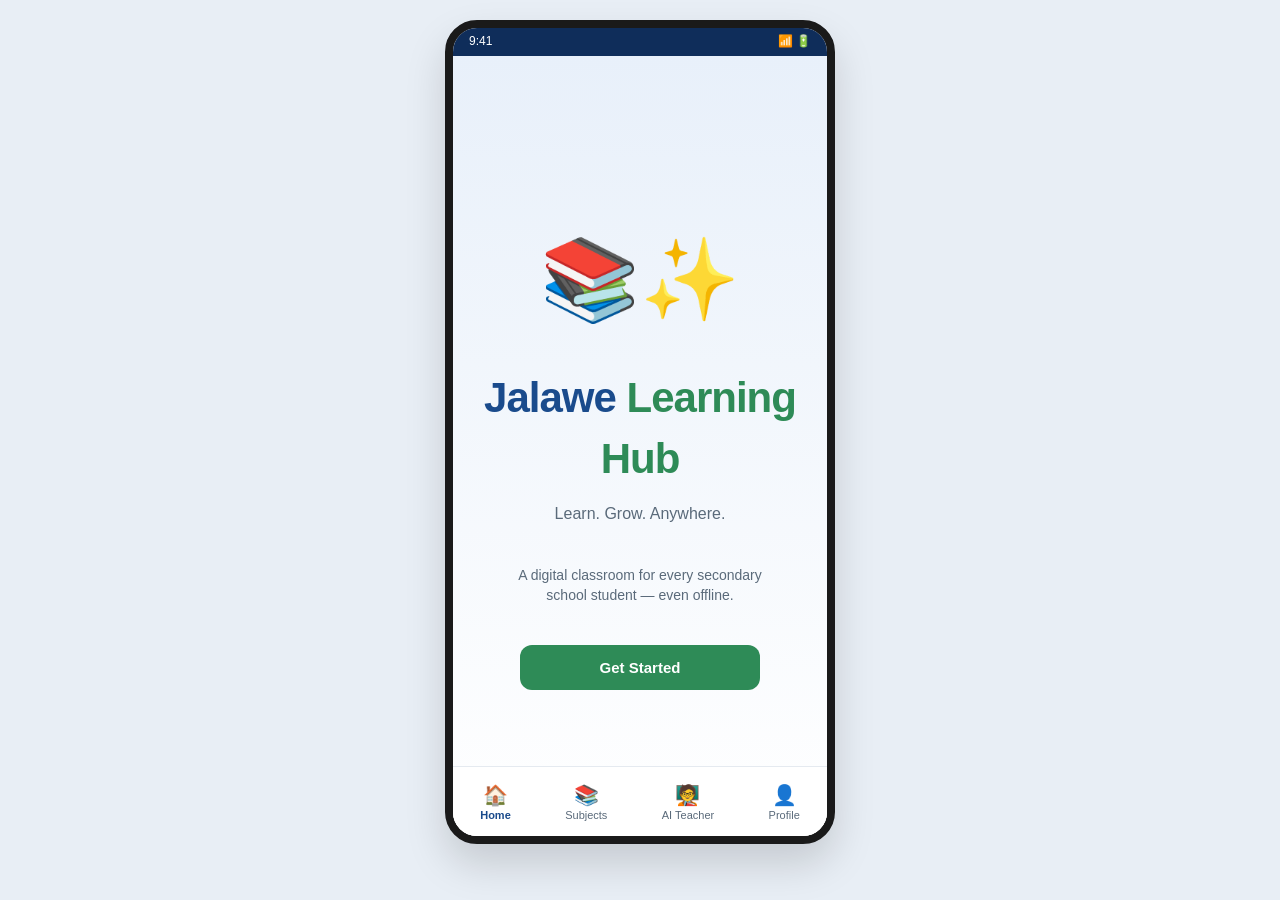
==== index.html @ 9da86f41 "Rename jalawe_learning_hub.html to index.html" ====
<!DOCTYPE html>
<html lang="en">
<head>
  <meta charset="UTF-8">
  <meta name="viewport" content="width=device-width, initial-scale=1.0, maximum-scale=1.0, user-scalable=no">
  <title>Jalawe Learning Hub</title>
  <link rel="stylesheet" href="styles.css">
</head>
<body>

<div class="phone">
  <div class="status-bar">
    <span>9:41</span>
    <span>📶 🔋</span>
  </div>

  <!-- ========== SPLASH ========== -->
  <div id="splash" class="screen active">
    <div class="splash-illustration">📚✨</div>
    <div class="logo">Jalawe <span>Learning Hub</span></div>
    <div class="tagline">Learn. Grow. Anywhere.</div>
    <p style="color:#5a6a7a; font-size:14px; max-width:280px; margin-bottom:40px;">
      A digital classroom for every secondary school student — even offline.
    </p>
    <button class="btn btn-primary" style="max-width:240px;" onclick="showScreen('home')">
      Get Started
    </button>
  </div>

  <!-- ========== HOME ========== -->
  <div id="home" class="screen">
    <div class="header">
      <div class="welcome">
        <div>
          <h1>Welcome back, Student 👋</h1>
          <p>Form 3 • Ready to learn</p>
        </div>
        <div class="avatar" onclick="showScreen('profile')" style="cursor:pointer;">👨‍🎓</div>
      </div>
    </div>

    <div class="card">
      <div class="flex-between">
        <strong>Continue Learning</strong>
        <span style="font-size:13px; color:var(--green);">Biology • 75%</span>
      </div>
      <div class="progress-bar">
        <div class="progress-fill" style="width:75%;"></div>
      </div>
      <button class="btn btn-primary" style="margin-top:14px;" onclick="showScreen('course')">
        Resume Lesson
      </button>
    </div>

    <div class="card" style="display:flex; align-items:center; gap:12px; cursor:pointer;" onclick="showScreen('offline')">
      <span style="font-size:24px;">📥</span>
      <div>
        <strong>Offline Ready</strong>
        <p style="font-size:13px; color:var(--text-light);">12 lessons downloaded</p>
      </div>
    </div>

    <div class="section-title">Recommended Subjects</div>
    <div style="display:flex; gap:10px; padding:0 16px; overflow-x:auto;">
      <div class="card" style="min-width:120px; text-align:center; margin:0; cursor:pointer;" onclick="showScreen('course')">
        <div style="font-size:28px;">🧬</div>
        <p style="font-size:13px; font-weight:600;">Biology</p>
      </div>
      <div class="card" style="min-width:120px; text-align:center; margin:0; cursor:pointer;" onclick="showScreen('course')">
        <div style="font-size:28px;">➗</div>
        <p style="font-size:13px; font-weight:600;">Mathematics</p>
      </div>
      <div class="card" style="min-width:120px; text-align:center; margin:0; cursor:pointer;" onclick="showScreen('course')">
        <div style="font-size:28px;">⚡</div>
        <p style="font-size:13px; font-weight:600;">Physics</p>
      </div>
    </div>

    <div class="section-title">Quick Access</div>
    <div class="quick-grid">
      <div class="quick-card" onclick="showScreen('subjects')">
        <div class="icon">📚</div>
        <p>Subjects</p>
      </div>
      <div class="quick-card" onclick="showScreen('pastpapers')">
        <div class="icon">📄</div>
        <p>Past Papers</p>
      </div>
      <div class="quick-card" onclick="showScreen('ai-teacher')">
        <div class="icon">🧑‍🏫</div>
        <p>AI Teacher</p>
      </div>
      <div class="quick-card" onclick="showScreen('quiz')">
        <div class="icon">❓</div>
        <p>Quizzes</p>
      </div>
    </div>
  </div>

  <!-- ========== SUBJECTS ========== -->
  <div id="subjects" class="screen">
    <div class="header">
      <h1>Subjects</h1>
      <p>Form 1 – Form 4 Library</p>
    </div>
    <div class="search-bar">
      <input type="text" placeholder="Search subjects...">
    </div>
    <div class="subject-grid">
      <div class="subject-card" onclick="showScreen('course')">
        <div class="icon">🌱</div>
        <h3>Agriculture</h3>
        <div class="meta">Form 1-4 • 15 topics</div>
        <div class="progress-bar"><div class="progress-fill" style="width:40%;"></div></div>
        <span class="offline-badge">↓ Offline</span>
      </div>
      <div class="subject-card" onclick="showScreen('course')">
        <div class="icon">🧬</div>
        <h3>Biology</h3>
        <div class="meta">Form 1-4 • 18 topics</div>
        <div class="progress-bar"><div class="progress-fill" style="width:75%;"></div></div>
        <span class="offline-badge">↓ Offline</span>
      </div>
      <div class="subject-card" onclick="showScreen('course')">
        <div class="icon">⚡</div>
        <h3>Physics</h3>
        <div class="meta">Form 1-4 • 14 topics</div>
        <div class="progress-bar"><div class="progress-fill" style="width:30%;"></div></div>
      </div>
      <div class="subject-card" onclick="showScreen('course')">
        <div class="icon">📖</div>
        <h3>English</h3>
        <div class="meta">Form 1-4 • 20 topics</div>
        <div class="progress-bar"><div class="progress-fill" style="width:55%;"></div></div>
      </div>
      <div class="subject-card" onclick="showScreen('course')">
        <div class="icon">🇲🇼</div>
        <h3>Chichewa</h3>
        <div class="meta">Form 1-4 • 12 topics</div>
        <div class="progress-bar"><div class="progress-fill" style="width:20%;"></div></div>
      </div>
      <div class="subject-card" onclick="showScreen('course')">
        <div class="icon">➗</div>
        <h3>Mathematics</h3>
        <div class="meta">Form 1-4 • 22 topics</div>
        <div class="progress-bar"><div class="progress-fill" style="width:60%;"></div></div>
        <span class="offline-badge">↓ Offline</span>
      </div>
      <div class="subject-card" onclick="showScreen('course')">
        <div class="icon">📐</div>
        <h3>Add. Maths</h3>
        <div class="meta">Form 3-4 • 16 topics</div>
        <div class="progress-bar"><div class="progress-fill" style="width:15%;"></div></div>
      </div>
      <div class="subject-card" onclick="showScreen('course')">
        <div class="icon">⚗</div>
        <h3>Chemistry</h3>
        <div class="meta">Form 1-4 • 17 topics</div>
        <div class="progress-bar"><div class="progress-fill" style="width:45%;"></div></div>
      </div>
      <div class="subject-card" onclick="showScreen('course')">
        <div class="icon">💼</div>
        <h3>Business Studies</h3>
        <div class="meta">Form 1-4 • 14 topics</div>
        <div class="progress-bar"><div class="progress-fill" style="width:25%;"></div></div>
      </div>
      <div class="subject-card" onclick="showScreen('course')">
        <div class="icon">✝</div>
        <h3>Bible Knowledge</h3>
        <div class="meta">Form 1-4 • 10 topics</div>
        <div class="progress-bar"><div class="progress-fill" style="width:70%;"></div></div>
      </div>
      <div class="subject-card" onclick="showScreen('course')">
        <div class="icon">🇫🇷</div>
        <h3>French</h3>
        <div class="meta">Form 1-4 • 12 topics</div>
        <div class="progress-bar"><div class="progress-fill" style="width:10%;"></div></div>
      </div>
    </div>
  </div>

  <!-- ========== COURSE / SUBJECT PAGE ========== -->
  <div id="course" class="screen">
    <div class="course-header">
      <div class="flex-between">
        <div>
          <h1>Biology</h1>
          <p>Form 3 • 18 Topics</p>
        </div>
        <div class="progress-circle">75%</div>
      </div>
    </div>

    <div class="section-title">Topics & Lessons</div>
    <div class="topic-list">
      <div class="topic-item" onclick="showScreen('lesson')">
        <span>1. Cell Structure</span>
        <span style="color:var(--green);">✓</span>
      </div>
      <div class="topic-item" onclick="showScreen('lesson')">
        <span>2. Photosynthesis</span>
        <span style="color:var(--green);">✓</span>
      </div>
      <div class="topic-item" onclick="showScreen('lesson')">
        <span>3. Respiration</span>
        <span style="color:var(--text-light);">→</span>
      </div>
      <div class="topic-item" onclick="showScreen('lesson')">
        <span>4. Ecology</span>
        <span style="color:var(--text-light);">→</span>
      </div>
    </div>

    <div style="display:flex; gap:10px; padding:8px 16px;">
      <button class="btn btn-outline" style="flex:1;">📝 Notes</button>
      <button class="btn btn-outline" style="flex:1;">🎥 Videos</button>
      <button class="btn btn-outline" style="flex:1;" onclick="showScreen('pastpapers')">📄 Papers</button>
    </div>

    <div style="padding:16px;">
      <button class="btn btn-secondary" style="margin-bottom:10px;">
        📥 Download for Offline
      </button>
      <button class="btn btn-primary" onclick="showScreen('lesson')">
        Start Learning
      </button>
    </div>
  </div>

  <!-- ========== LESSON ========== -->
  <div id="lesson" class="screen">
    <div class="header">
      <h1>Photosynthesis</h1>
      <p>Biology • Lesson 2 of 18</p>
    </div>

    <div class="card" style="text-align:center; padding:30px;">
      <div style="font-size:48px; margin-bottom:12px;">▶️</div>
      <p style="font-weight:600;">Video Lesson</p>
      <p style="font-size:13px; color:var(--text-light);">8:42 min • Offline available</p>
    </div>

    <div class="card">
      <h3 style="margin-bottom:10px;">Key Notes</h3>
      <p style="font-size:14px; color:var(--text-light);">
        Photosynthesis is the process by which green plants use sunlight, water and carbon dioxide to produce glucose and oxygen.
      </p>
      <p style="font-size:14px; margin-top:10px;">
        <strong>Equation:</strong><br>
        6CO₂ + 6H₂O → C₆H₁₂O₆ + 6O₂
      </p>
    </div>

    <div style="display:flex; gap:10px; padding:16px;">
      <button class="btn btn-outline" style="flex:1;">← Previous</button>
      <button class="btn btn-primary" style="flex:1;">Next →</button>
    </div>
    <div style="padding:0 16px 20px; display:flex; gap:10px;">
      <button class="btn btn-outline" style="flex:1;">🔖 Bookmark</button>
      <button class="btn btn-secondary" style="flex:1;" onclick="showScreen('quiz')">Take Quiz</button>
    </div>
  </div>

  <!-- ========== AI TEACHER ========== -->
  <div id="ai-teacher" class="screen">
    <div class="header" style="border-radius: 0;">
      <h1>AI Classroom Teacher</h1>
      <p>Interactive Blackboard Assistance</p>
    </div>
    <div class="blackboard">
      <h2>Welcome Class! 📝</h2>
      <div class="chalk-text">
        Hello! I am your Jalawe AI Assistant. Ask me any question on Biology, Mathematics, Chemistry, or Agriculture!
      </div>
      <div class="chalk-text" style="color: #aed581;">
        > Ready to solve MSCE practice problems together. <span class="chalk-cursor"></span>
      </div>
    </div>
    <div class="ai-input-area">
      <div class="ai-input">
        <input type="text" placeholder="Type your question here...">
        <button class="ai-btn">➔</button>
      </div>
    </div>
  </div>

  <!-- ========== PAST PAPERS ========== -->
  <div id="pastpapers" class="screen">
    <div class="header">
      <h1>MSCE Past Papers</h1>
      <p>Practice with real exam questions</p>
    </div>
    <div class="card">
      <div class="flex-between">
        <div>
          <h3>Biology Paper 1 (2023)</h3>
          <p style="font-size: 12px; color: var(--text-light);">100 Marks • 2 Hours</p>
        </div>
        <button class="btn btn-outline" style="padding: 6px 12px; font-size: 12px;">Download</button>
      </div>
    </div>
    <div class="card">
      <div class="flex-between">
        <div>
          <h3>Mathematics Paper 2 (2023)</h3>
          <p style="font-size: 12px; color: var(--text-light);">100 Marks • 2.5 Hours</p>
        </div>
        <button class="btn btn-outline" style="padding: 6px 12px; font-size: 12px;">Download</button>
      </div>
    </div>
    <div class="card">
      <div class="flex-between">
        <div>
          <h3>Agriculture Paper 1 (2022)</h3>
          <p style="font-size: 12px; color: var(--text-light);">80 Marks • 2 Hours</p>
        </div>
        <button class="btn btn-outline" style="padding: 6px 12px; font-size: 12px;">Download</button>
      </div>
    </div>
  </div>

  <!-- ========== QUIZ ========== -->
  <div id="quiz" class="screen">
    <div class="header">
      <h1>Biology Quiz</h1>
      <p>Topic: Photosynthesis</p>
    </div>
    <div class="card" style="margin-top: 20px;">
      <p style="font-size: 13px; color: var(--green); font-weight: 700; margin-bottom: 6px;">Question 1 of 5</p>
      <h3 style="margin-bottom: 16px;">What is the main byproduct of photosynthesis released into the air?</h3>
      <div class="quiz-option">A. Carbon Dioxide</div>
      <div class="quiz-option" style="border-color: var(--green); background: #e8f5e9;">B. Oxygen ✓</div>
      <div class="quiz-option">C. Glucose</div>
      <div class="quiz-option">D. Nitrogen</div>
    </div>
    <div style="padding: 16px;">
      <button class="btn btn-primary" onclick="showScreen('lesson')">Submit Answer</button>
    </div>
  </div>

  <!-- ========== PROFILE ========== -->
  <div id="profile" class="screen">
    <div class="profile-header">
      <div class="profile-avatar">👨‍🎓</div>
      <h2>Chifundo Banda</h2>
      <p style="font-size: 13px; opacity: 0.9;">Form 3 Student • St. John's Secondary</p>
    </div>
    <div class="stat-row card">
      <div class="stat">
        <div class="num">12</div>
        <div class="label">Completed</div>
      </div>
      <div class="stat">
        <div class="num">85%</div>
        <div class="label">Avg Score</div>
      </div>
      <div class="stat">
        <div class="num">5d</div>
        <div class="label">Streak</div>
      </div>
    </div>
    <div class="card">
      <h3>Settings</h3>
      <p style="font-size: 14px; color: var(--text-light); margin-top: 8px;">Offline Data Management</p>
      <p style="font-size: 14px; color: var(--text-light); margin-top: 8px;">Language: English / Chichewa</p>
    </div>
  </div>

  <!-- ========== OFFLINE ========== -->
  <div id="offline" class="screen">
    <div class="header">
      <h1>Offline Mode</h1>
      <p>Downloaded Resources</p>
    </div>
    <div class="offline-hero">
      <div class="icon">📴</div>
      <h2>Offline Mode Active</h2>
      <p style="color: var(--text-light); margin-top: 8px; font-size: 14px;">
        You can access all your downloaded subjects, notes, and saved practice papers without using data.
      </p>
    </div>
    <div class="card">
      <strong>Available Offline:</strong>
      <ul style="margin-left: 20px; margin-top: 10px; color: var(--text-light); font-size: 14px;">
        <li>Biology Form 3 (Complete)</li>
        <li>Mathematics Form 3 (Partial)</li>
        <li>Agriculture Past Papers (2022-2023)</li>
      </ul>
    </div>
  </div>

  <!-- ========== BOTTOM NAVIGATION ========== -->
  <div class="bottom-nav">
    <button class="nav-item active" onclick="showScreen('home')">
      <span>🏠</span>
      Home
    </button>
    <button class="nav-item" onclick="showScreen('subjects')">
      <span>📚</span>
      Subjects
    </button>
    <button class="nav-item" onclick="showScreen('ai-teacher')">
      <span>🧑‍🏫</span>
      AI Teacher
    </button>
    <button class="nav-item" onclick="showScreen('profile')">
      <span>👤</span>
      Profile
    </button>
  </div>

</div>

<script>
  function showScreen(screenId) {
    // Hide all screens
    const screens = document.querySelectorAll('.screen');
    screens.forEach(screen => screen.classList.remove('active'));

    // Show target screen
    const targetScreen = document.getElementById(screenId);
    if (targetScreen) {
      targetScreen.classList.add('active');
    }

    // Update bottom navigation active state
    const navItems = document.querySelectorAll('.nav-item');
    navItems.forEach(item => {
      if (item.getAttribute('onclick')?.includes(`'${screenId}'`)) {
        item.classList.add('active');
      } else {
        item.classList.remove('active');
      }
    });
  }
</script>

</body>
</html>
---- styles.css ----
:root {
      --blue: #1a4b8c;
      --blue-dark: #0f2d5a;
      --green: #2e8b57;
      --green-light: #3cb371;
      --white: #ffffff;
      --off-white: #f7f9fc;
      --chalkboard: #2c3e2d;
      --chalk: #f0f0e8;
      --text: #1a1a1a;
      --text-light: #5a6a7a;
      --card-radius: 16px;
      --shadow: 0 4px 12px rgba(0,0,0,0.08);
    }

    * {
      margin: 0;
      padding: 0;
      box-sizing: border-box;
      -webkit-tap-highlight-color: transparent;
    }

    body {
      font-family: -apple-system, BlinkMacSystemFont, "Segoe UI", Roboto, "Helvetica Neue", Arial, sans-serif;
      background: #e8eef5;
      color: var(--text);
      line-height: 1.45;
      overflow-x: hidden;
    }

    .phone {
      max-width: 390px;
      margin: 20px auto;
      background: var(--white);
      border-radius: 32px;
      box-shadow: 0 20px 40px rgba(0,0,0,0.15);
      overflow: hidden;
      position: relative;
      min-height: 780px;
      border: 8px solid #1a1a1a;
    }

    /* Status bar simulation */
    .status-bar {
      height: 28px;
      background: var(--blue-dark);
      display: flex;
      justify-content: space-between;
      align-items: center;
      padding: 0 16px;
      font-size: 12px;
      color: white;
      font-weight: 500;
    }

    /* Screens */
    .screen {
      display: none;
      min-height: 720px;
      padding-bottom: 80px;
      background: var(--off-white);
      animation: fadeIn 0.25s ease;
    }
    .screen.active {
      display: block;
    }

    @keyframes fadeIn {
      from { opacity: 0; transform: translateY(8px); }
      to { opacity: 1; transform: translateY(0); }
    }

    /* Header */
    .header {
      background: var(--blue);
      color: white;
      padding: 16px 20px 20px;
      border-radius: 0 0 24px 24px;
    }
    .header h1 {
      font-size: 22px;
      font-weight: 700;
    }
    .header p {
      font-size: 14px;
      opacity: 0.9;
      margin-top: 4px;
    }

    /* Cards */
    .card {
      background: var(--white);
      border-radius: var(--card-radius);
      padding: 16px;
      margin: 12px 16px;
      box-shadow: var(--shadow);
    }

    .btn {
      display: inline-flex;
      align-items: center;
      justify-content: center;
      gap: 8px;
      padding: 14px 20px;
      border-radius: 12px;
      font-size: 15px;
      font-weight: 600;
      border: none;
      cursor: pointer;
      transition: all 0.2s;
    }
    .btn:active {
      transform: scale(0.98);
    }
    .btn-primary {
      background: var(--green);
      color: white;
      width: 100%;
    }
    .btn-primary:hover {
      background: var(--green-light);
    }
    .btn-secondary {
      background: var(--blue);
      color: white;
      width: 100%;
    }
    .btn-outline {
      background: transparent;
      border: 2px solid var(--blue);
      color: var(--blue);
    }

    /* Progress */
    .progress-bar {
      height: 8px;
      background: #e0e7ef;
      border-radius: 4px;
      overflow: hidden;
      margin-top: 8px;
    }
    .progress-fill {
      height: 100%;
      background: var(--green);
      border-radius: 4px;
    }

    /* Bottom Navigation */
    .bottom-nav {
      position: absolute;
      bottom: 0;
      left: 0;
      right: 0;
      height: 70px;
      background: white;
      display: flex;
      justify-content: space-around;
      align-items: center;
      border-top: 1px solid #e5eaf0;
      z-index: 100;
    }
    .nav-item {
      display: flex;
      flex-direction: column;
      align-items: center;
      font-size: 11px;
      color: var(--text-light);
      cursor: pointer;
      padding: 8px;
      border: none;
      background: none;
    }
    .nav-item.active {
      color: var(--blue);
      font-weight: 600;
    }
    .nav-item span {
      font-size: 20px;
      margin-bottom: 2px;
    }

    /* Splash */
    #splash {
      background: linear-gradient(180deg, #e8f0fa 0%, #ffffff 100%);
      text-align: center;
      padding: 60px 24px 40px;
      display: flex;
      flex-direction: column;
      align-items: center;
      justify-content: center;
      min-height: 780px;
    }
    .logo {
      font-size: 42px;
      font-weight: 800;
      color: var(--blue);
      letter-spacing: -1px;
    }
    .logo span {
      color: var(--green);
    }
    .tagline {
      font-size: 16px;
      color: var(--text-light);
      margin: 12px 0 40px;
    }
    .splash-illustration {
      font-size: 80px;
      margin-bottom: 30px;
    }

    /* Home */
    .welcome {
      display: flex;
      justify-content: space-between;
      align-items: center;
    }
    .avatar {
      width: 48px;
      height: 48px;
      border-radius: 50%;
      background: #d0e0f5;
      display: flex;
      align-items: center;
      justify-content: center;
      font-size: 22px;
    }
    .form-badge {
      background: rgba(255,255,255,0.2);
      padding: 4px 12px;
      border-radius: 20px;
      font-size: 13px;
    }
    .quick-grid {
      display: grid;
      grid-template-columns: 1fr 1fr;
      gap: 12px;
      padding: 0 16px;
      margin-top: 8px;
    }
    .quick-card {
      background: white;
      border-radius: 14px;
      padding: 18px 12px;
      text-align: center;
      box-shadow: var(--shadow);
      cursor: pointer;
    }
    .quick-card .icon {
      font-size: 28px;
      margin-bottom: 6px;
    }
    .quick-card p {
      font-size: 13px;
      font-weight: 600;
      color: var(--text);
    }

    /* Subjects */
    .search-bar {
      margin: 16px;
      position: relative;
    }
    .search-bar input {
      width: 100%;
      padding: 14px 16px 14px 44px;
      border: none;
      border-radius: 12px;
      background: white;
      font-size: 15px;
      box-shadow: var(--shadow);
    }
    .search-bar::before {
      content: "🔍";
      position: absolute;
      left: 14px;
      top: 14px;
      font-size: 16px;
    }
    .subject-grid {
      display: grid;
      grid-template-columns: 1fr 1fr;
      gap: 12px;
      padding: 0 16px 20px;
    }
    .subject-card {
      background: white;
      border-radius: 14px;
      padding: 16px 12px;
      box-shadow: var(--shadow);
      cursor: pointer;
    }
    .subject-card .icon {
      font-size: 28px;
      margin-bottom: 8px;
    }
    .subject-card h3 {
      font-size: 15px;
      margin-bottom: 4px;
    }
    .subject-card .meta {
      font-size: 12px;
      color: var(--text-light);
    }
    .offline-badge {
      display: inline-block;
      background: #e8f5e9;
      color: var(--green);
      font-size: 11px;
      padding: 2px 8px;
      border-radius: 10px;
      margin-top: 6px;
    }

    /* Course Detail */
    .course-header {
      background: var(--blue);
      color: white;
      padding: 20px;
      border-radius: 0 0 24px 24px;
    }
    .progress-circle {
      width: 70px;
      height: 70px;
      border-radius: 50%;
      background: conic-gradient(var(--green) 75%, rgba(255,255,255,0.3) 0);
      display: flex;
      align-items: center;
      justify-content: center;
      font-weight: 700;
      font-size: 18px;
    }
    .topic-list {
      padding: 8px 16px;
    }
    .topic-item {
      background: white;
      border-radius: 12px;
      padding: 14px 16px;
      margin-bottom: 8px;
      display: flex;
      justify-content: space-between;
      align-items: center;
      box-shadow: var(--shadow);
      cursor: pointer;
    }

    /* AI Teacher - Blackboard */
    #ai-teacher {
      background: #1a2a1a;
      padding: 0;
    }
    .blackboard {
      margin: 16px;
      background: #2c3e2d;
      border: 12px solid #5d4037;
      border-radius: 8px;
      min-height: 420px;
      padding: 20px;
      color: var(--chalk);
      font-family: "Chalkboard SE", "Comic Sans MS", cursive, sans-serif;
      position: relative;
      box-shadow: inset 0 0 30px rgba(0,0,0,0.4);
    }
    .blackboard h2 {
      font-size: 20px;
      margin-bottom: 16px;
      text-align: center;
      letter-spacing: 1px;
    }
    .chalk-text {
      font-size: 15px;
      line-height: 1.6;
      margin-bottom: 12px;
    }
    .chalk-cursor {
      display: inline-block;
      width: 2px;
      height: 18px;
      background: var(--chalk);
      animation: blink 1s infinite;
      vertical-align: middle;
    }
    @keyframes blink {
      0%, 100% { opacity: 1; }
      50% { opacity: 0; }
    }
    .ai-input-area {
      padding: 12px 16px 20px;
      background: #1a2a1a;
    }
    .ai-input {
      display: flex;
      gap: 8px;
      background: #2c3e2d;
      border-radius: 12px;
      padding: 8px;
      border: 1px solid #4a5c4a;
    }
    .ai-input input {
      flex: 1;
      background: transparent;
      border: none;
      color: var(--chalk);
      font-size: 15px;
      padding: 10px;
      outline: none;
    }
    .ai-input input::placeholder {
      color: #8a9a8a;
    }
    .ai-btn {
      background: #4a5c4a;
      border: none;
      border-radius: 8px;
      width: 42px;
      height: 42px;
      color: white;
      font-size: 18px;
      cursor: pointer;
    }

    /* Profile */
    .profile-header {
      text-align: center;
      padding: 24px 16px;
      background: var(--blue);
      color: white;
      border-radius: 0 0 24px 24px;
    }
    .profile-avatar {
      width: 80px;
      height: 80px;
      border-radius: 50%;
      background: #d0e0f5;
      margin: 0 auto 12px;
      display: flex;
      align-items: center;
      justify-content: center;
      font-size: 36px;
      border: 3px solid white;
    }
    .stat-row {
      display: flex;
      justify-content: space-around;
      padding: 16px;
    }
    .stat {
      text-align: center;
    }
    .stat .num {
      font-size: 22px;
      font-weight: 700;
      color: var(--blue);
    }
    .stat .label {
      font-size: 12px;
      color: var(--text-light);
    }

    /* Offline Screen */
    .offline-hero {
      text-align: center;
      padding: 40px 24px 20px;
    }
    .offline-hero .icon {
      font-size: 64px;
      margin-bottom: 16px;
    }

    /* Quiz Option Styling */
    .quiz-option {
      background: var(--white);
      border: 2px solid #e0e7ef;
      border-radius: 12px;
      padding: 14px;
      margin-bottom: 10px;
      cursor: pointer;
      font-weight: 500;
      transition: all 0.2s;
    }
    .quiz-option:hover {
      border-color: var(--blue);
    }

    /* Utility */
    .section-title {
      font-size: 16px;
      font-weight: 700;
      margin: 20px 16px 8px;
      color: var(--text);
    }
    .flex-between {
      display: flex;
      justify-content: space-between;
      align-items: center;
    }
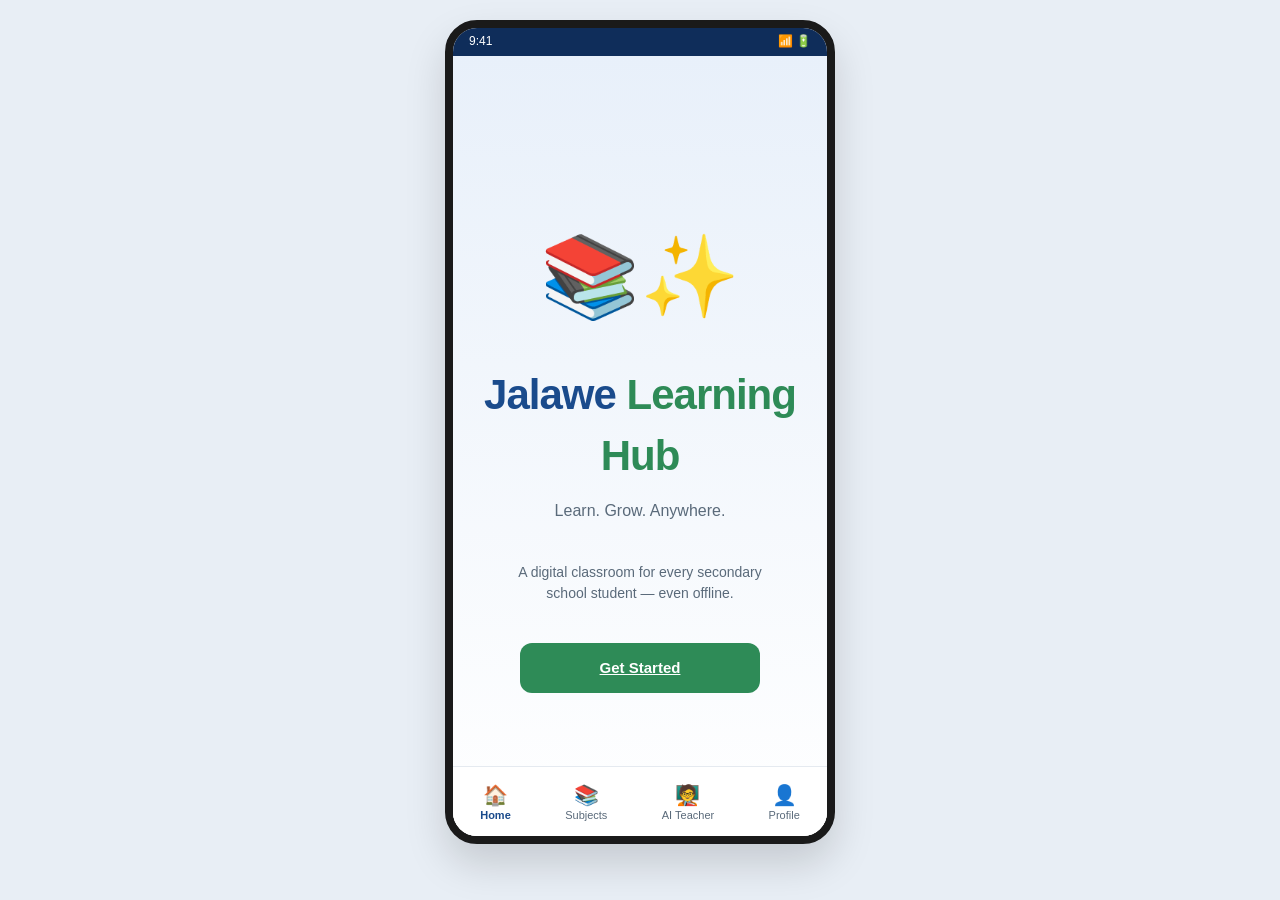
==== commit 1d6b4dfc: "Change button to link for navigation to home page" ====
--- a/index.html
+++ b/index.html
@@ -22,9 +22,9 @@
     <p style="color:#5a6a7a; font-size:14px; max-width:280px; margin-bottom:40px;">
       A digital classroom for every secondary school student — even offline.
     </p>
-    <button class="btn btn-primary" style="max-width:240px;" onclick="showScreen('home')">
+    <a class="btn btn-primary" style="max-width:240px;" href="home.html">
       Get Started
-    </button>
+    </a>
   </div>
 
   <!-- ========== HOME ========== -->
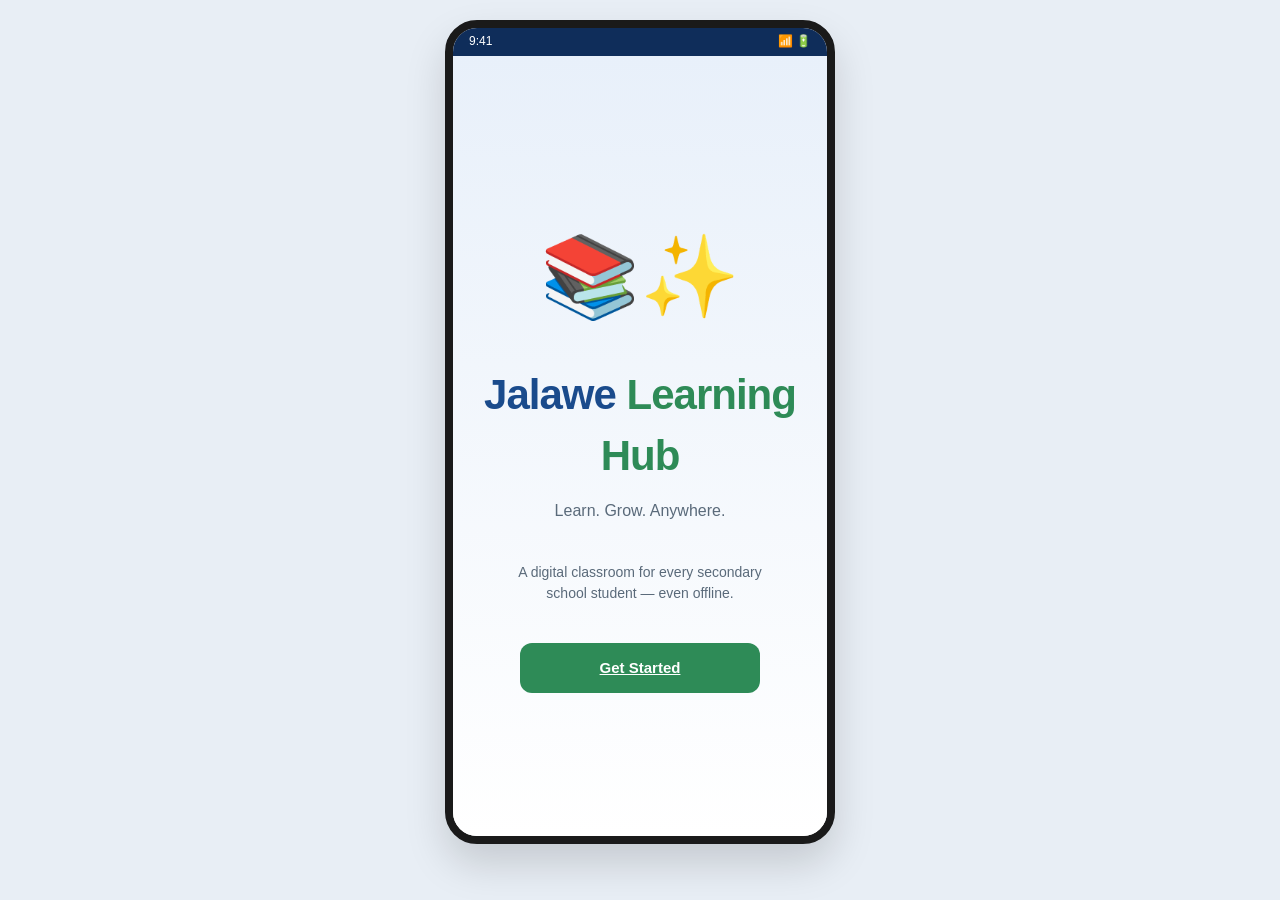
==== commit a29f464b: "Remove home screen and associated content Removed the home screen and its associated elements from t" ====
--- a/index.html
+++ b/index.html
@@ -26,413 +26,7 @@
       Get Started
     </a>
   </div>
-
-  <!-- ========== HOME ========== -->
-  <div id="home" class="screen">
-    <div class="header">
-      <div class="welcome">
-        <div>
-          <h1>Welcome back, Student 👋</h1>
-          <p>Form 3 • Ready to learn</p>
-        </div>
-        <div class="avatar" onclick="showScreen('profile')" style="cursor:pointer;">👨‍🎓</div>
-      </div>
-    </div>
-
-    <div class="card">
-      <div class="flex-between">
-        <strong>Continue Learning</strong>
-        <span style="font-size:13px; color:var(--green);">Biology • 75%</span>
-      </div>
-      <div class="progress-bar">
-        <div class="progress-fill" style="width:75%;"></div>
-      </div>
-      <button class="btn btn-primary" style="margin-top:14px;" onclick="showScreen('course')">
-        Resume Lesson
-      </button>
-    </div>
-
-    <div class="card" style="display:flex; align-items:center; gap:12px; cursor:pointer;" onclick="showScreen('offline')">
-      <span style="font-size:24px;">📥</span>
-      <div>
-        <strong>Offline Ready</strong>
-        <p style="font-size:13px; color:var(--text-light);">12 lessons downloaded</p>
-      </div>
-    </div>
-
-    <div class="section-title">Recommended Subjects</div>
-    <div style="display:flex; gap:10px; padding:0 16px; overflow-x:auto;">
-      <div class="card" style="min-width:120px; text-align:center; margin:0; cursor:pointer;" onclick="showScreen('course')">
-        <div style="font-size:28px;">🧬</div>
-        <p style="font-size:13px; font-weight:600;">Biology</p>
-      </div>
-      <div class="card" style="min-width:120px; text-align:center; margin:0; cursor:pointer;" onclick="showScreen('course')">
-        <div style="font-size:28px;">➗</div>
-        <p style="font-size:13px; font-weight:600;">Mathematics</p>
-      </div>
-      <div class="card" style="min-width:120px; text-align:center; margin:0; cursor:pointer;" onclick="showScreen('course')">
-        <div style="font-size:28px;">⚡</div>
-        <p style="font-size:13px; font-weight:600;">Physics</p>
-      </div>
-    </div>
-
-    <div class="section-title">Quick Access</div>
-    <div class="quick-grid">
-      <div class="quick-card" onclick="showScreen('subjects')">
-        <div class="icon">📚</div>
-        <p>Subjects</p>
-      </div>
-      <div class="quick-card" onclick="showScreen('pastpapers')">
-        <div class="icon">📄</div>
-        <p>Past Papers</p>
-      </div>
-      <div class="quick-card" onclick="showScreen('ai-teacher')">
-        <div class="icon">🧑‍🏫</div>
-        <p>AI Teacher</p>
-      </div>
-      <div class="quick-card" onclick="showScreen('quiz')">
-        <div class="icon">❓</div>
-        <p>Quizzes</p>
-      </div>
-    </div>
-  </div>
-
-  <!-- ========== SUBJECTS ========== -->
-  <div id="subjects" class="screen">
-    <div class="header">
-      <h1>Subjects</h1>
-      <p>Form 1 – Form 4 Library</p>
-    </div>
-    <div class="search-bar">
-      <input type="text" placeholder="Search subjects...">
-    </div>
-    <div class="subject-grid">
-      <div class="subject-card" onclick="showScreen('course')">
-        <div class="icon">🌱</div>
-        <h3>Agriculture</h3>
-        <div class="meta">Form 1-4 • 15 topics</div>
-        <div class="progress-bar"><div class="progress-fill" style="width:40%;"></div></div>
-        <span class="offline-badge">↓ Offline</span>
-      </div>
-      <div class="subject-card" onclick="showScreen('course')">
-        <div class="icon">🧬</div>
-        <h3>Biology</h3>
-        <div class="meta">Form 1-4 • 18 topics</div>
-        <div class="progress-bar"><div class="progress-fill" style="width:75%;"></div></div>
-        <span class="offline-badge">↓ Offline</span>
-      </div>
-      <div class="subject-card" onclick="showScreen('course')">
-        <div class="icon">⚡</div>
-        <h3>Physics</h3>
-        <div class="meta">Form 1-4 • 14 topics</div>
-        <div class="progress-bar"><div class="progress-fill" style="width:30%;"></div></div>
-      </div>
-      <div class="subject-card" onclick="showScreen('course')">
-        <div class="icon">📖</div>
-        <h3>English</h3>
-        <div class="meta">Form 1-4 • 20 topics</div>
-        <div class="progress-bar"><div class="progress-fill" style="width:55%;"></div></div>
-      </div>
-      <div class="subject-card" onclick="showScreen('course')">
-        <div class="icon">🇲🇼</div>
-        <h3>Chichewa</h3>
-        <div class="meta">Form 1-4 • 12 topics</div>
-        <div class="progress-bar"><div class="progress-fill" style="width:20%;"></div></div>
-      </div>
-      <div class="subject-card" onclick="showScreen('course')">
-        <div class="icon">➗</div>
-        <h3>Mathematics</h3>
-        <div class="meta">Form 1-4 • 22 topics</div>
-        <div class="progress-bar"><div class="progress-fill" style="width:60%;"></div></div>
-        <span class="offline-badge">↓ Offline</span>
-      </div>
-      <div class="subject-card" onclick="showScreen('course')">
-        <div class="icon">📐</div>
-        <h3>Add. Maths</h3>
-        <div class="meta">Form 3-4 • 16 topics</div>
-        <div class="progress-bar"><div class="progress-fill" style="width:15%;"></div></div>
-      </div>
-      <div class="subject-card" onclick="showScreen('course')">
-        <div class="icon">⚗</div>
-        <h3>Chemistry</h3>
-        <div class="meta">Form 1-4 • 17 topics</div>
-        <div class="progress-bar"><div class="progress-fill" style="width:45%;"></div></div>
-      </div>
-      <div class="subject-card" onclick="showScreen('course')">
-        <div class="icon">💼</div>
-        <h3>Business Studies</h3>
-        <div class="meta">Form 1-4 • 14 topics</div>
-        <div class="progress-bar"><div class="progress-fill" style="width:25%;"></div></div>
-      </div>
-      <div class="subject-card" onclick="showScreen('course')">
-        <div class="icon">✝</div>
-        <h3>Bible Knowledge</h3>
-        <div class="meta">Form 1-4 • 10 topics</div>
-        <div class="progress-bar"><div class="progress-fill" style="width:70%;"></div></div>
-      </div>
-      <div class="subject-card" onclick="showScreen('course')">
-        <div class="icon">🇫🇷</div>
-        <h3>French</h3>
-        <div class="meta">Form 1-4 • 12 topics</div>
-        <div class="progress-bar"><div class="progress-fill" style="width:10%;"></div></div>
-      </div>
-    </div>
-  </div>
-
-  <!-- ========== COURSE / SUBJECT PAGE ========== -->
-  <div id="course" class="screen">
-    <div class="course-header">
-      <div class="flex-between">
-        <div>
-          <h1>Biology</h1>
-          <p>Form 3 • 18 Topics</p>
-        </div>
-        <div class="progress-circle">75%</div>
-      </div>
-    </div>
-
-    <div class="section-title">Topics & Lessons</div>
-    <div class="topic-list">
-      <div class="topic-item" onclick="showScreen('lesson')">
-        <span>1. Cell Structure</span>
-        <span style="color:var(--green);">✓</span>
-      </div>
-      <div class="topic-item" onclick="showScreen('lesson')">
-        <span>2. Photosynthesis</span>
-        <span style="color:var(--green);">✓</span>
-      </div>
-      <div class="topic-item" onclick="showScreen('lesson')">
-        <span>3. Respiration</span>
-        <span style="color:var(--text-light);">→</span>
-      </div>
-      <div class="topic-item" onclick="showScreen('lesson')">
-        <span>4. Ecology</span>
-        <span style="color:var(--text-light);">→</span>
-      </div>
-    </div>
-
-    <div style="display:flex; gap:10px; padding:8px 16px;">
-      <button class="btn btn-outline" style="flex:1;">📝 Notes</button>
-      <button class="btn btn-outline" style="flex:1;">🎥 Videos</button>
-      <button class="btn btn-outline" style="flex:1;" onclick="showScreen('pastpapers')">📄 Papers</button>
-    </div>
-
-    <div style="padding:16px;">
-      <button class="btn btn-secondary" style="margin-bottom:10px;">
-        📥 Download for Offline
-      </button>
-      <button class="btn btn-primary" onclick="showScreen('lesson')">
-        Start Learning
-      </button>
-    </div>
-  </div>
-
-  <!-- ========== LESSON ========== -->
-  <div id="lesson" class="screen">
-    <div class="header">
-      <h1>Photosynthesis</h1>
-      <p>Biology • Lesson 2 of 18</p>
-    </div>
-
-    <div class="card" style="text-align:center; padding:30px;">
-      <div style="font-size:48px; margin-bottom:12px;">▶️</div>
-      <p style="font-weight:600;">Video Lesson</p>
-      <p style="font-size:13px; color:var(--text-light);">8:42 min • Offline available</p>
-    </div>
-
-    <div class="card">
-      <h3 style="margin-bottom:10px;">Key Notes</h3>
-      <p style="font-size:14px; color:var(--text-light);">
-        Photosynthesis is the process by which green plants use sunlight, water and carbon dioxide to produce glucose and oxygen.
-      </p>
-      <p style="font-size:14px; margin-top:10px;">
-        <strong>Equation:</strong><br>
-        6CO₂ + 6H₂O → C₆H₁₂O₆ + 6O₂
-      </p>
-    </div>
-
-    <div style="display:flex; gap:10px; padding:16px;">
-      <button class="btn btn-outline" style="flex:1;">← Previous</button>
-      <button class="btn btn-primary" style="flex:1;">Next →</button>
-    </div>
-    <div style="padding:0 16px 20px; display:flex; gap:10px;">
-      <button class="btn btn-outline" style="flex:1;">🔖 Bookmark</button>
-      <button class="btn btn-secondary" style="flex:1;" onclick="showScreen('quiz')">Take Quiz</button>
-    </div>
-  </div>
-
-  <!-- ========== AI TEACHER ========== -->
-  <div id="ai-teacher" class="screen">
-    <div class="header" style="border-radius: 0;">
-      <h1>AI Classroom Teacher</h1>
-      <p>Interactive Blackboard Assistance</p>
-    </div>
-    <div class="blackboard">
-      <h2>Welcome Class! 📝</h2>
-      <div class="chalk-text">
-        Hello! I am your Jalawe AI Assistant. Ask me any question on Biology, Mathematics, Chemistry, or Agriculture!
-      </div>
-      <div class="chalk-text" style="color: #aed581;">
-        > Ready to solve MSCE practice problems together. <span class="chalk-cursor"></span>
-      </div>
-    </div>
-    <div class="ai-input-area">
-      <div class="ai-input">
-        <input type="text" placeholder="Type your question here...">
-        <button class="ai-btn">➔</button>
-      </div>
-    </div>
-  </div>
-
-  <!-- ========== PAST PAPERS ========== -->
-  <div id="pastpapers" class="screen">
-    <div class="header">
-      <h1>MSCE Past Papers</h1>
-      <p>Practice with real exam questions</p>
-    </div>
-    <div class="card">
-      <div class="flex-between">
-        <div>
-          <h3>Biology Paper 1 (2023)</h3>
-          <p style="font-size: 12px; color: var(--text-light);">100 Marks • 2 Hours</p>
-        </div>
-        <button class="btn btn-outline" style="padding: 6px 12px; font-size: 12px;">Download</button>
-      </div>
-    </div>
-    <div class="card">
-      <div class="flex-between">
-        <div>
-          <h3>Mathematics Paper 2 (2023)</h3>
-          <p style="font-size: 12px; color: var(--text-light);">100 Marks • 2.5 Hours</p>
-        </div>
-        <button class="btn btn-outline" style="padding: 6px 12px; font-size: 12px;">Download</button>
-      </div>
-    </div>
-    <div class="card">
-      <div class="flex-between">
-        <div>
-          <h3>Agriculture Paper 1 (2022)</h3>
-          <p style="font-size: 12px; color: var(--text-light);">80 Marks • 2 Hours</p>
-        </div>
-        <button class="btn btn-outline" style="padding: 6px 12px; font-size: 12px;">Download</button>
-      </div>
-    </div>
-  </div>
-
-  <!-- ========== QUIZ ========== -->
-  <div id="quiz" class="screen">
-    <div class="header">
-      <h1>Biology Quiz</h1>
-      <p>Topic: Photosynthesis</p>
-    </div>
-    <div class="card" style="margin-top: 20px;">
-      <p style="font-size: 13px; color: var(--green); font-weight: 700; margin-bottom: 6px;">Question 1 of 5</p>
-      <h3 style="margin-bottom: 16px;">What is the main byproduct of photosynthesis released into the air?</h3>
-      <div class="quiz-option">A. Carbon Dioxide</div>
-      <div class="quiz-option" style="border-color: var(--green); background: #e8f5e9;">B. Oxygen ✓</div>
-      <div class="quiz-option">C. Glucose</div>
-      <div class="quiz-option">D. Nitrogen</div>
-    </div>
-    <div style="padding: 16px;">
-      <button class="btn btn-primary" onclick="showScreen('lesson')">Submit Answer</button>
-    </div>
-  </div>
-
-  <!-- ========== PROFILE ========== -->
-  <div id="profile" class="screen">
-    <div class="profile-header">
-      <div class="profile-avatar">👨‍🎓</div>
-      <h2>Chifundo Banda</h2>
-      <p style="font-size: 13px; opacity: 0.9;">Form 3 Student • St. John's Secondary</p>
-    </div>
-    <div class="stat-row card">
-      <div class="stat">
-        <div class="num">12</div>
-        <div class="label">Completed</div>
-      </div>
-      <div class="stat">
-        <div class="num">85%</div>
-        <div class="label">Avg Score</div>
-      </div>
-      <div class="stat">
-        <div class="num">5d</div>
-        <div class="label">Streak</div>
-      </div>
-    </div>
-    <div class="card">
-      <h3>Settings</h3>
-      <p style="font-size: 14px; color: var(--text-light); margin-top: 8px;">Offline Data Management</p>
-      <p style="font-size: 14px; color: var(--text-light); margin-top: 8px;">Language: English / Chichewa</p>
-    </div>
-  </div>
-
-  <!-- ========== OFFLINE ========== -->
-  <div id="offline" class="screen">
-    <div class="header">
-      <h1>Offline Mode</h1>
-      <p>Downloaded Resources</p>
-    </div>
-    <div class="offline-hero">
-      <div class="icon">📴</div>
-      <h2>Offline Mode Active</h2>
-      <p style="color: var(--text-light); margin-top: 8px; font-size: 14px;">
-        You can access all your downloaded subjects, notes, and saved practice papers without using data.
-      </p>
-    </div>
-    <div class="card">
-      <strong>Available Offline:</strong>
-      <ul style="margin-left: 20px; margin-top: 10px; color: var(--text-light); font-size: 14px;">
-        <li>Biology Form 3 (Complete)</li>
-        <li>Mathematics Form 3 (Partial)</li>
-        <li>Agriculture Past Papers (2022-2023)</li>
-      </ul>
-    </div>
-  </div>
-
-  <!-- ========== BOTTOM NAVIGATION ========== -->
-  <div class="bottom-nav">
-    <button class="nav-item active" onclick="showScreen('home')">
-      <span>🏠</span>
-      Home
-    </button>
-    <button class="nav-item" onclick="showScreen('subjects')">
-      <span>📚</span>
-      Subjects
-    </button>
-    <button class="nav-item" onclick="showScreen('ai-teacher')">
-      <span>🧑‍🏫</span>
-      AI Teacher
-    </button>
-    <button class="nav-item" onclick="showScreen('profile')">
-      <span>👤</span>
-      Profile
-    </button>
-  </div>
-
-</div>
-
-<script>
-  function showScreen(screenId) {
-    // Hide all screens
-    const screens = document.querySelectorAll('.screen');
-    screens.forEach(screen => screen.classList.remove('active'));
-
-    // Show target screen
-    const targetScreen = document.getElementById(screenId);
-    if (targetScreen) {
-      targetScreen.classList.add('active');
-    }
-
-    // Update bottom navigation active state
-    const navItems = document.querySelectorAll('.nav-item');
-    navItems.forEach(item => {
-      if (item.getAttribute('onclick')?.includes(`'${screenId}'`)) {
-        item.classList.add('active');
-      } else {
-        item.classList.remove('active');
-      }
-    });
-  }
+<script src="main.js">
 </script>
 
 </body>
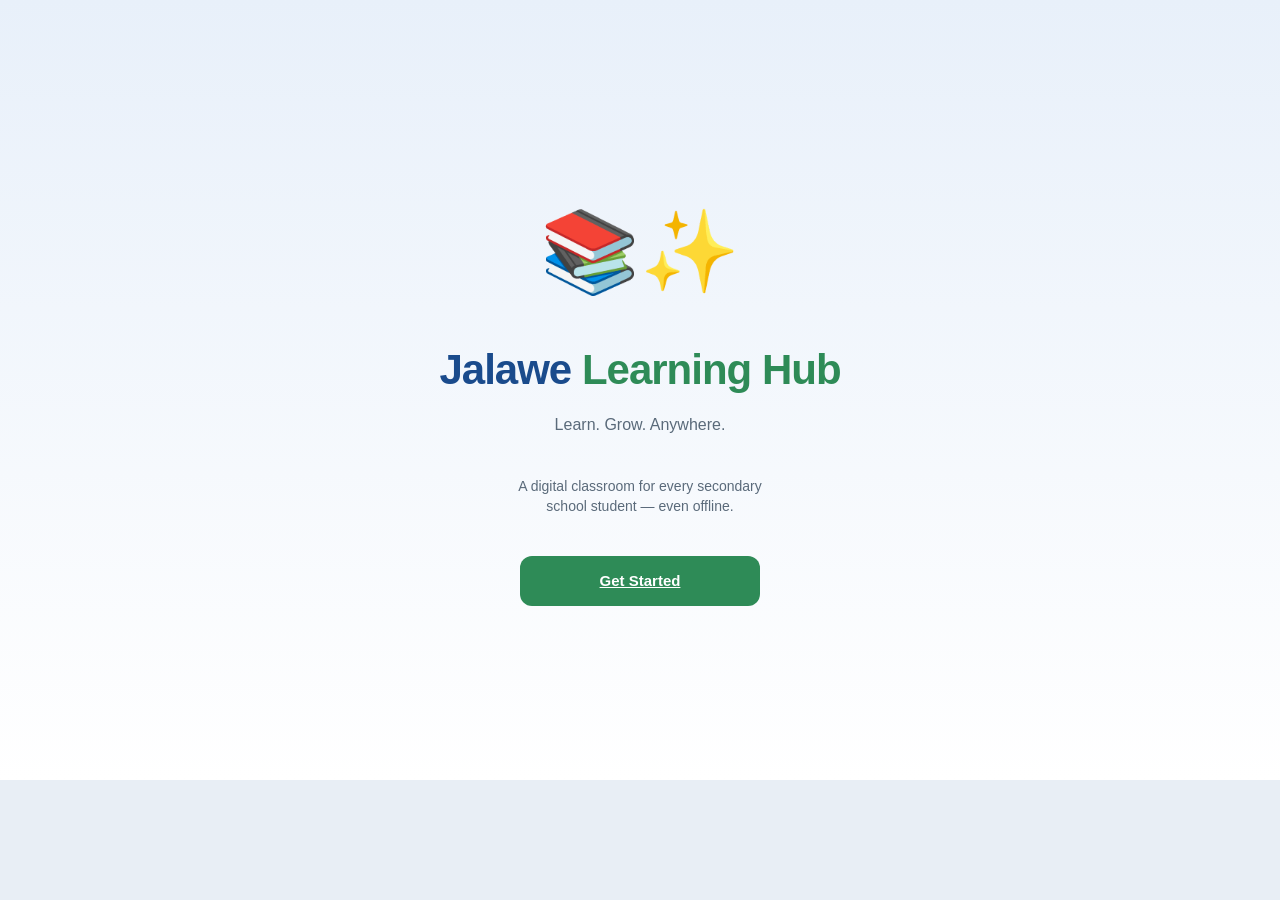
==== commit 0a4fea47: "Update index.html" ====
--- a/index.html
+++ b/index.html
@@ -8,11 +8,7 @@
 </head>
 <body>
 
-<div class="phone">
-  <div class="status-bar">
-    <span>9:41</span>
-    <span>📶 🔋</span>
-  </div>
+
 
   <!-- ========== SPLASH ========== -->
   <div id="splash" class="screen active">
